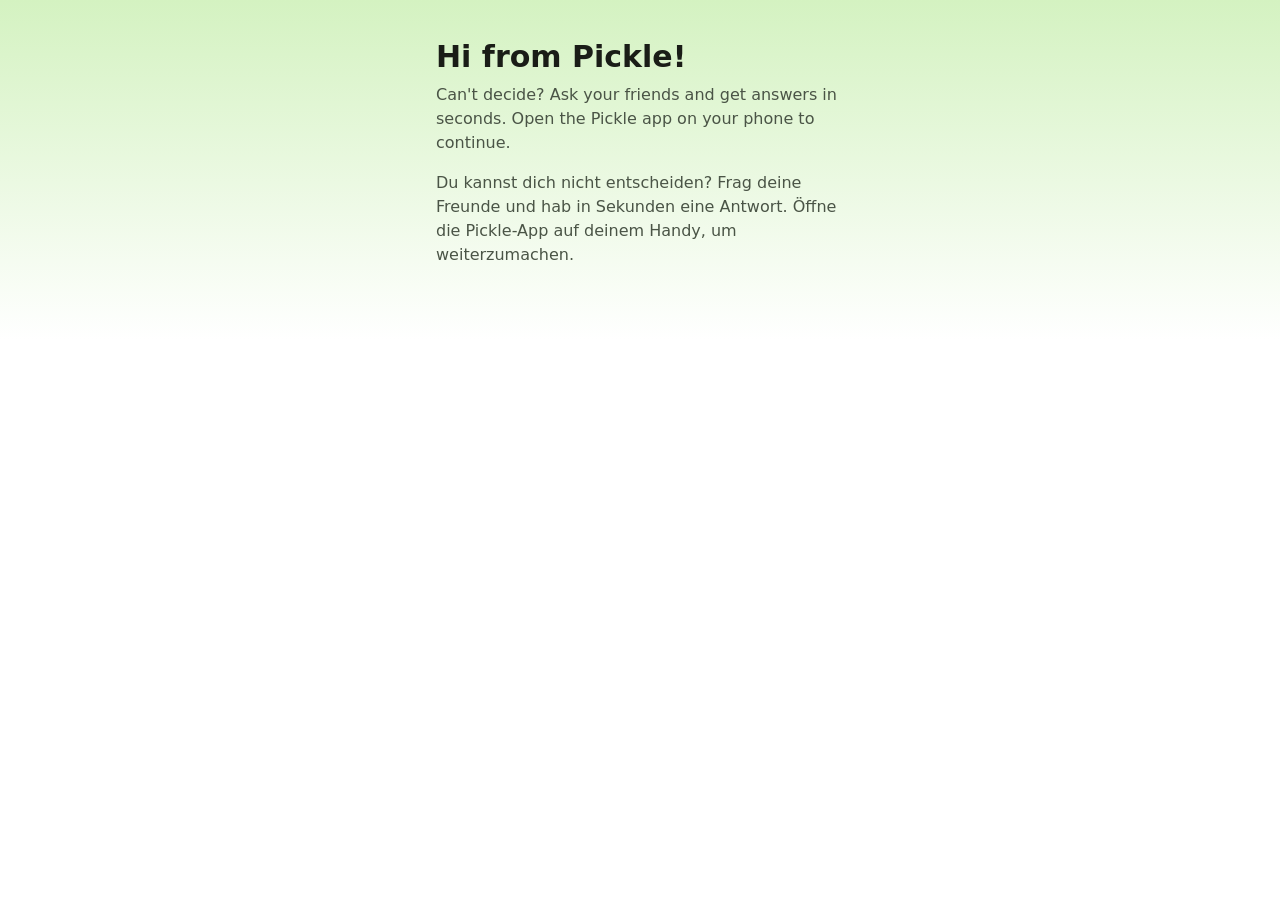
==== index.html @ 2001adc6 "Password reset page" ====
<!doctype html>
<html lang="en">
<head>
  <meta charset="utf-8">
  <meta name="viewport" content="width=device-width, initial-scale=1">
  <meta name="referrer" content="no-referrer">
  <meta name="robots" content="noindex, nofollow">
  <meta http-equiv="Content-Security-Policy" content="default-src 'none'; style-src 'self'; font-src 'self'; base-uri 'none'">
  <meta name="theme-color" content="#33802a">
  <title>Pickle</title>
  <link rel="stylesheet" href="assets/pickle.css">
</head>
<body>
<!-- Landing page for Supabase's site_url (fallback redirect target). Static, no script: any
     tokens in the URL fragment are never read or sent anywhere. -->
<main>
  <h1>Hi from Pickle!</h1>
  <p>Can't decide? Ask your friends and get answers in seconds. Open the Pickle app on your phone to continue.</p>
  <p lang="de">Du kannst dich nicht entscheiden? Frag deine Freunde und hab in Sekunden eine Antwort. Öffne die Pickle-App auf deinem Handy, um weiterzumachen.</p>
</main>
</body>
</html>
---- assets/pickle.css ----
/* Pickle web pages: same tokens as the app theme (ui/theme/Color.kt). */
@font-face {
  font-family: "Fredoka";
  src: url("fredoka.ttf") format("truetype");
  font-weight: 300 700;
  font-display: swap;
}

:root {
  --primary: #33802a;          /* Green600 */
  --primary-pressed: #2a6b22;  /* Green700 */
  --on-primary: #ffffff;
  --primary-container: #d4f2c1; /* Green100 */
  --secondary: #6d4ae0;        /* Violet600 */
  --secondary-container: #e9e1ff;
  --on-secondary-container: #2a1470;
  --bg: #ffffff;
  --bg-top: #d4f2c1;
  --surface: #ffffff;
  --text: #1a1d17;             /* Neutral10 */
  --text-muted: #4a5446;       /* Neutral40 */
  --outline: #c9d2c0;          /* Neutral80 */
  --error: #ba1a1a;
  --error-container: #ffdad6;
  --on-error-container: #410002;
  --focus: #6d4ae0;
  color-scheme: light;
}

@media (prefers-color-scheme: dark) {
  :root {
    --primary: #9cd883;        /* Green300 */
    --primary-pressed: #b7e3a0;
    --on-primary: #0a2906;
    --primary-container: #1f5418;
    --secondary: #cbbeff;
    --secondary-container: #4a2bae;
    --on-secondary-container: #e9e1ff;
    --bg: #111410;
    --bg-top: #1f3a1a;
    --surface: #1d201b;
    --text: #e2e4dc;
    --text-muted: #c2c9b9;
    --outline: #454b41;
    --error: #ffb4ab;
    --error-container: #93000a;
    --on-error-container: #ffdad6;
    --focus: #cbbeff;
    color-scheme: dark;
  }
}

* { box-sizing: border-box; }

html, body { margin: 0; }

body {
  min-height: 100vh;
  min-height: 100dvh;
  background: linear-gradient(180deg, var(--bg-top) 0%, var(--bg) 340px) var(--bg);
  color: var(--text);
  font: 16px/1.5 system-ui, -apple-system, "Segoe UI", Roboto, sans-serif;
  -webkit-text-size-adjust: 100%;
}

main {
  max-width: 440px;
  margin: 0 auto;
  padding: 40px 16px 48px;
}

.brand {
  display: flex;
  align-items: center;
  gap: 8px;
  font-family: "Fredoka", system-ui, sans-serif;
  font-weight: 600;
  font-size: 22px;
  color: var(--primary);
  margin-bottom: 28px;
}
.brand svg { width: 34px; height: 34px; }

.mascot { display: block; width: 88px; height: 124px; margin: 8px 0 16px; }
.mascot.wobble { animation: wobble 1.6s ease-in-out infinite; transform-origin: 50% 90%; }
.mascot.sad { transform: rotate(-12deg); }
@keyframes wobble { 0%, 100% { transform: rotate(-6deg); } 50% { transform: rotate(6deg); } }
@media (prefers-reduced-motion: reduce) { .mascot.wobble { animation: none; } }

h1 {
  font-family: "Fredoka", system-ui, sans-serif;
  font-weight: 600;
  font-size: 30px;
  line-height: 1.15;
  margin: 0 0 8px;
}

p { margin: 0 0 16px; color: var(--text-muted); }
p strong { color: var(--text); }

form { margin-top: 24px; display: grid; gap: 16px; }

.field label {
  display: block;
  font-weight: 600;
  font-size: 14px;
  margin: 0 0 6px 4px;
}
.input-wrap { position: relative; }
.field input {
  width: 100%;
  font: inherit;
  font-size: 17px;
  color: var(--text);
  background: var(--surface);
  border: 1.5px solid var(--outline);
  border-radius: 18px;
  padding: 15px 56px 15px 18px;
  outline: none;
}
.field input:focus { border-color: var(--primary); box-shadow: 0 0 0 3px color-mix(in srgb, var(--primary) 25%, transparent); }
.field.invalid input { border-color: var(--error); }
.field .hint { font-size: 13px; margin: 6px 0 0 18px; color: var(--text-muted); }
.field.invalid .hint { color: var(--error); }

.toggle {
  position: absolute;
  right: 6px;
  top: 50%;
  transform: translateY(-50%);
  width: 44px;
  height: 44px;
  border: 0;
  border-radius: 50%;
  background: transparent;
  color: var(--text-muted);
  cursor: pointer;
  display: grid;
  place-items: center;
}
.toggle:focus-visible { outline: 2px solid var(--focus); }
.toggle svg { width: 22px; height: 22px; }

.button {
  appearance: none;
  border: 0;
  width: 100%;
  min-height: 56px;
  border-radius: 999px;
  background: var(--primary);
  color: var(--on-primary);
  font-family: "Fredoka", system-ui, sans-serif;
  font-weight: 600;
  font-size: 18px;
  cursor: pointer;
  display: inline-flex;
  align-items: center;
  justify-content: center;
  gap: 10px;
  text-decoration: none;
}
.button:hover { background: var(--primary-pressed); }
.button:focus-visible { outline: 3px solid var(--focus); outline-offset: 2px; }
.button[disabled] { opacity: .7; cursor: progress; }
.spinner {
  width: 18px; height: 18px; border-radius: 50%;
  border: 2.5px solid currentColor; border-right-color: transparent;
  animation: spin .8s linear infinite;
}
@keyframes spin { to { transform: rotate(360deg); } }

.alert {
  border-radius: 18px;
  padding: 12px 16px;
  background: var(--error-container);
  color: var(--on-error-container);
  font-size: 15px;
}

.steps {
  background: var(--secondary-container);
  color: var(--on-secondary-container);
  border-radius: 24px;
  padding: 16px 20px 16px 40px;
  margin: 8px 0 0;
}
.steps li { margin: 4px 0; }

.footer { margin-top: 40px; font-size: 13px; color: var(--text-muted); }

[hidden] { display: none !important; }
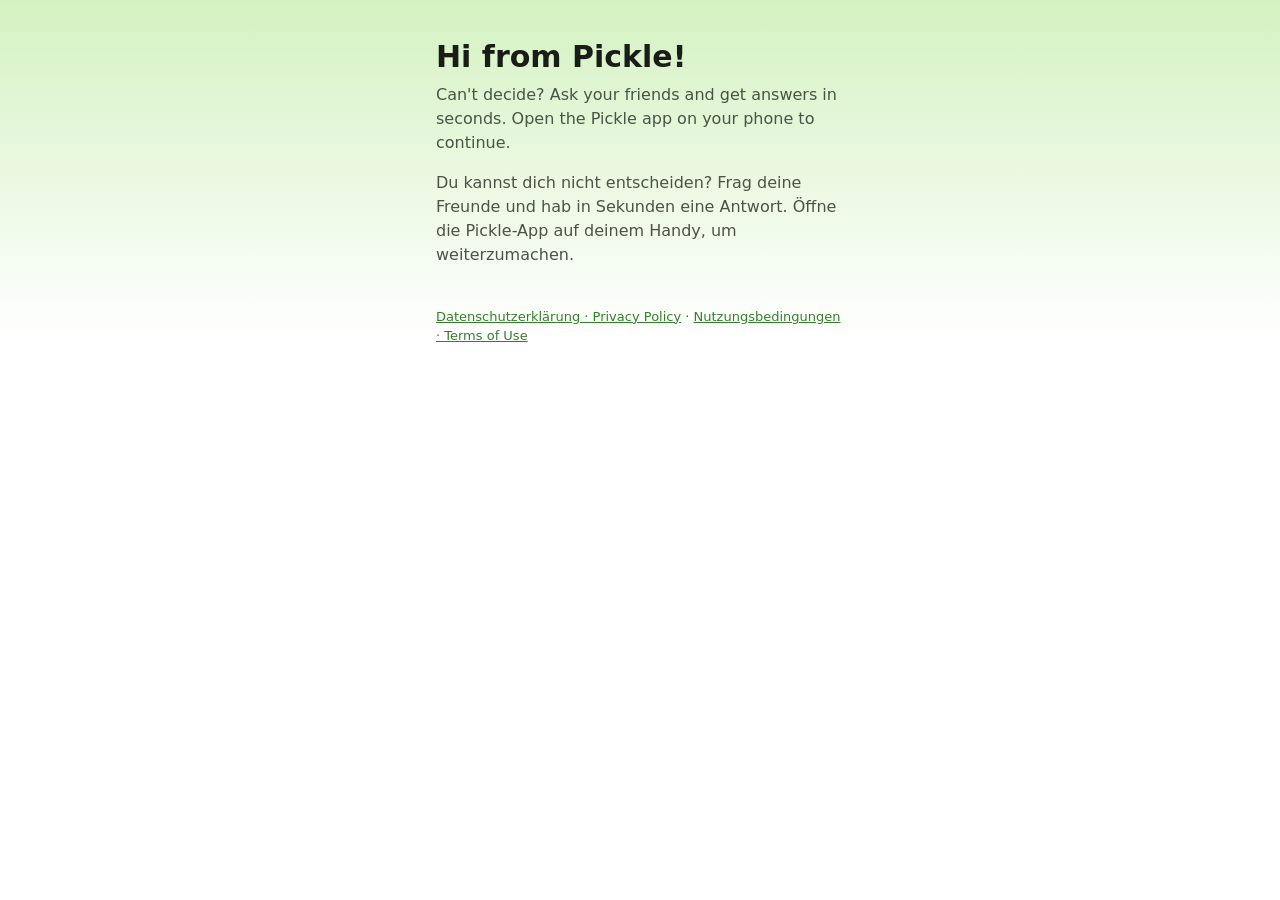
==== commit d6f51ead: "Privacy policy, terms of use; sync with Pickle web/" ====
--- a/index.html
+++ b/index.html
@@ -17,6 +17,7 @@
   <h1>Hi from Pickle!</h1>
   <p>Can't decide? Ask your friends and get answers in seconds. Open the Pickle app on your phone to continue.</p>
   <p lang="de">Du kannst dich nicht entscheiden? Frag deine Freunde und hab in Sekunden eine Antwort. Öffne die Pickle-App auf deinem Handy, um weiterzumachen.</p>
+  <p class="footer"><a href="privacy/">Datenschutzerklärung · Privacy Policy</a> · <a href="terms/">Nutzungsbedingungen · Terms of Use</a></p>
 </main>
 </body>
 </html>
--- a/assets/pickle.css
+++ b/assets/pickle.css
@@ -188,4 +188,16 @@
 
 .footer { margin-top: 40px; font-size: 13px; color: var(--text-muted); }
 
+/* Legal texts (privacy/, terms/): long reading pages, generated by scripts/generate_legal_web.py. */
+main.legal { max-width: 720px; }
+.legal .brand { margin-bottom: 12px; }
+.lang-switch { margin-bottom: 24px; font-size: 15px; }
+.legal article + article { margin-top: 56px; padding-top: 32px; border-top: 1px solid var(--outline); }
+.legal h2 { font-family: "Fredoka", system-ui, sans-serif; font-weight: 600; font-size: 21px; color: var(--primary); margin: 32px 0 8px; }
+.legal h3 { font-size: 17px; margin: 20px 0 6px; }
+.legal ul { margin: 0 0 16px; padding-left: 22px; color: var(--text-muted); }
+.legal li { margin: 4px 0; }
+.legal a, .footer a { color: var(--primary); }
+.legal :target { scroll-margin-top: 16px; }
+
 [hidden] { display: none !important; }
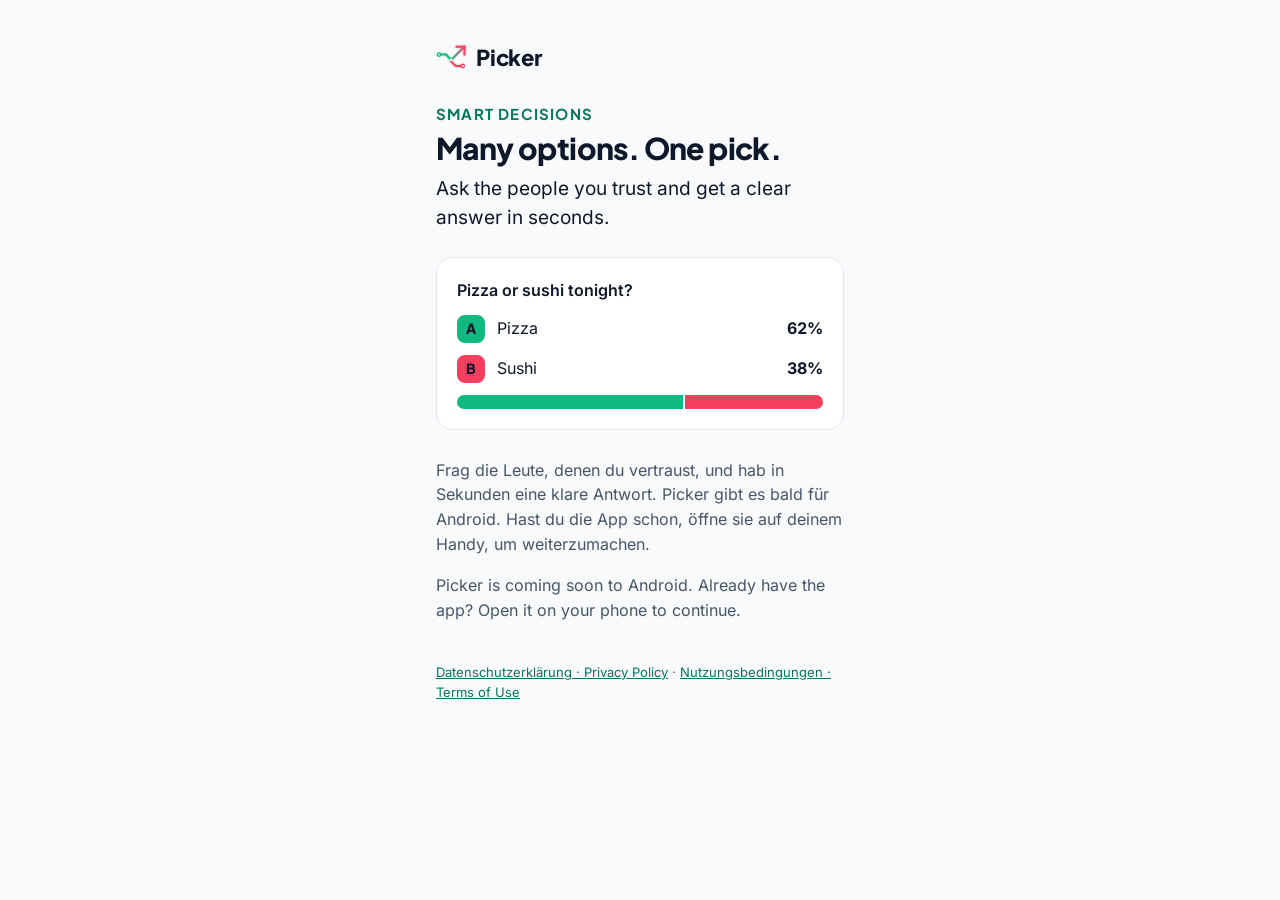
==== commit 68305fb3: "Web-Redesign: picker.css, Circuit-Mark, Landing, Favicons, OG-Bild (Kopie aus Pickle/web) Co-Authore" ====
--- a/index.html
+++ b/index.html
@@ -5,18 +5,43 @@
   <meta name="viewport" content="width=device-width, initial-scale=1">
   <meta name="referrer" content="no-referrer">
   <meta name="robots" content="noindex, nofollow">
-  <meta http-equiv="Content-Security-Policy" content="default-src 'none'; style-src 'self'; font-src 'self'; base-uri 'none'">
-  <meta name="theme-color" content="#33802a">
-  <title>Pickle</title>
-  <link rel="stylesheet" href="assets/pickle.css">
+  <meta http-equiv="Content-Security-Policy" content="default-src 'none'; style-src 'self'; font-src 'self'; img-src 'self'; base-uri 'none'">
+  <meta name="theme-color" content="#0f172a">
+  <title>Picker – Smart Decisions</title>
+  <meta name="description" content="Many options. One pick. Ask the people you trust and get a clear answer in seconds.">
+  <meta property="og:type" content="website">
+  <meta property="og:site_name" content="Picker">
+  <meta property="og:title" content="Picker – Smart Decisions">
+  <meta property="og:description" content="Many options. One pick. Ask the people you trust and get a clear answer in seconds.">
+  <meta property="og:image" content="https://picker.lutekops.ch/assets/og-image.png">
+  <meta property="og:image:width" content="1200">
+  <meta property="og:image:height" content="630">
+  <meta name="twitter:card" content="summary_large_image">
+  <link rel="icon" href="favicon.svg" type="image/svg+xml">
+  <link rel="icon" href="favicon-32.png" type="image/png" sizes="32x32">
+  <link rel="apple-touch-icon" href="apple-touch-icon.png">
+  <link rel="stylesheet" href="assets/picker.css">
 </head>
 <body>
-<!-- Landing page for Supabase's site_url (fallback redirect target). Static, no script: any
-     tokens in the URL fragment are never read or sent anywhere. -->
-<main>
-  <h1>Hi from Pickle!</h1>
-  <p>Can't decide? Ask your friends and get answers in seconds. Open the Pickle app on your phone to continue.</p>
-  <p lang="de">Du kannst dich nicht entscheiden? Frag deine Freunde und hab in Sekunden eine Antwort. Öffne die Pickle-App auf deinem Handy, um weiterzumachen.</p>
+<!-- Landing page, also Supabase's site_url (fallback redirect target). Static, no script: any
+     tokens in the URL fragment are never read or sent anywhere. Play badge follows once the app is live. -->
+<main class="hero">
+  <div class="brand" aria-hidden="true">
+    <svg class="mark" viewBox="0 0 68 68"><defs><linearGradient id="pk-s" gradientUnits="userSpaceOnUse" x1="34.5" y1="40.5" x2="64.5" y2="10.5"><stop offset="0" stop-color="#10B981"/><stop offset="1" stop-color="#F43F5E"/></linearGradient></defs><g class="glow"><path d="M10.5 28.5 L22.5 28.5 L34.5 40.5" stroke="#10B981" fill="none" stroke-width="12" stroke-opacity="0.07" stroke-linecap="round" stroke-linejoin="round"/><path d="M56.5 54.5 L44.5 54.5 L34.5 44.5 L34.5 40.5" stroke="#F43F5E" fill="none" stroke-width="12" stroke-opacity="0.07" stroke-linecap="round" stroke-linejoin="round"/><path d="M34.5 40.5 L64.5 10.5" stroke="url(#pk-s)" fill="none" stroke-width="12" stroke-opacity="0.07" stroke-linecap="round" stroke-linejoin="round"/><path d="M46.5 10.5 L64.5 10.5 L64.5 28.5" stroke="#F43F5E" fill="none" stroke-width="12" stroke-opacity="0.07" stroke-linecap="round" stroke-linejoin="round"/><path d="M10.5 28.5 L22.5 28.5 L34.5 40.5" stroke="#10B981" fill="none" stroke-width="8" stroke-opacity="0.12" stroke-linecap="round" stroke-linejoin="round"/><path d="M56.5 54.5 L44.5 54.5 L34.5 44.5 L34.5 40.5" stroke="#F43F5E" fill="none" stroke-width="8" stroke-opacity="0.12" stroke-linecap="round" stroke-linejoin="round"/><path d="M34.5 40.5 L64.5 10.5" stroke="url(#pk-s)" fill="none" stroke-width="8" stroke-opacity="0.12" stroke-linecap="round" stroke-linejoin="round"/><path d="M46.5 10.5 L64.5 10.5 L64.5 28.5" stroke="#F43F5E" fill="none" stroke-width="8" stroke-opacity="0.12" stroke-linecap="round" stroke-linejoin="round"/></g><g class="trace"><path d="M10.5 28.5 L22.5 28.5 L34.5 40.5" stroke="#10B981" fill="none" stroke-width="4.5" stroke-linecap="round" stroke-linejoin="round"/><path d="M56.5 54.5 L44.5 54.5 L34.5 44.5 L34.5 40.5" stroke="#F43F5E" fill="none" stroke-width="4.5" stroke-linecap="round" stroke-linejoin="round"/><path d="M34.5 40.5 L64.5 10.5" stroke="url(#pk-s)" fill="none" stroke-width="4.5" stroke-linecap="round" stroke-linejoin="round"/><path d="M46.5 10.5 L64.5 10.5 L64.5 28.5" stroke="#F43F5E" fill="none" stroke-width="4.5" stroke-linecap="round" stroke-linejoin="round"/><circle cx="6.5" cy="28.5" r="4" fill="none" stroke="#10B981" stroke-width="3"/><circle cx="60.5" cy="54.5" r="4" fill="none" stroke="#F43F5E" stroke-width="3"/><circle cx="34.5" cy="40.5" r="3.2" fill="#FFFFFF"/></g></svg>
+    Picker
+  </div>
+
+  <p class="tagline">Smart Decisions</p>
+  <h1>Many options. One pick.</h1>
+  <p class="motto">Ask the people you trust and get a clear answer in seconds.</p>
+  <div class="card demo" aria-label="Example poll: Pizza 62 percent, Sushi 38 percent">
+    <p class="demo-question">Pizza or sushi tonight?</p>
+    <div class="option"><span class="badge badge-a">A</span><span class="option-label">Pizza</span><span class="pct">62%</span></div>
+    <div class="option"><span class="badge badge-b">B</span><span class="option-label">Sushi</span><span class="pct">38%</span></div>
+    <div class="tug" aria-hidden="true"><span class="tug-a"></span><span class="tug-b"></span></div>
+  </div>
+  <p lang="de">Frag die Leute, denen du vertraust, und hab in Sekunden eine klare Antwort. Picker gibt es bald für Android. Hast du die App schon, öffne sie auf deinem Handy, um weiterzumachen.</p>
+  <p>Picker is coming soon to Android. Already have the app? Open it on your phone to continue.</p>
   <p class="footer"><a href="privacy/">Datenschutzerklärung · Privacy Policy</a> · <a href="terms/">Nutzungsbedingungen · Terms of Use</a></p>
 </main>
 </body>
--- a/assets/picker.css
+++ b/assets/picker.css
@@ -0,0 +1,282 @@
+/* Picker web pages ("Precision Pop"): same tokens as the app theme (ui/theme/Color.kt). Dark is the default. */
+@font-face {
+  font-family: "Plus Jakarta Sans";
+  src: url("fonts/plus-jakarta-sans.woff2") format("woff2");
+  font-weight: 500 800;
+  font-display: swap;
+}
+@font-face {
+  font-family: "Inter";
+  src: url("fonts/inter.woff2") format("woff2");
+  font-weight: 400 700;
+  font-display: swap;
+}
+
+:root {
+  /* Palette (Tailwind Slate + Emerald + Rose, like Palette in Color.kt) */
+  --slate-50: #f8fafc;
+  --slate-100: #f1f5f9;
+  --slate-200: #e2e8f0;
+  --slate-400: #94a3b8;
+  --slate-500: #64748b;
+  --slate-600: #475569;
+  --slate-700: #334155;
+  --slate-800: #1e293b;
+  --slate-900: #0f172a;
+  --mint-100: #d1fae5;
+  --mint-500: #10b981;
+  --mint-700: #047857;
+  --mint-900: #064e3b;
+  --coral-500: #f43f5e;
+  --coral-700: #be123c;
+  --red-100: #fee2e2;
+  --red-400: #f87171;
+  --red-600: #dc2626;
+  --red-900: #7f1d1d;
+  --white: #ffffff;
+
+  /* Roles (dark scheme) */
+  --bg: var(--slate-900);
+  --surface: var(--slate-800);
+  --text: var(--white);
+  --text-muted: var(--slate-400);
+  --outline: var(--slate-700);
+  --primary: var(--mint-500);
+  --on-primary: var(--slate-900);   /* "ink on neon" */
+  --secondary: var(--coral-500);
+  --on-secondary: var(--slate-900);
+  --ink: var(--slate-900);
+  --error: var(--red-400);
+  --error-container: var(--red-900);
+  --on-error-container: var(--red-100);
+  --focus: var(--mint-500);
+  color-scheme: dark;
+}
+
+@media (prefers-color-scheme: light) {
+  :root {
+    --bg: var(--slate-50);
+    --surface: var(--white);
+    --text: var(--slate-900);
+    --text-muted: var(--slate-600);
+    --outline: var(--slate-200);
+    --primary: var(--mint-700);
+    --on-primary: var(--white);
+    --secondary: var(--coral-700);
+    --on-secondary: var(--white);
+    --error: var(--red-600);
+    --error-container: var(--red-100);
+    --on-error-container: var(--red-900);
+    --focus: var(--mint-700);
+    color-scheme: light;
+  }
+}
+
+* { box-sizing: border-box; }
+
+html, body { margin: 0; }
+
+body {
+  min-height: 100vh;
+  min-height: 100dvh;
+  background: var(--bg);
+  color: var(--text);
+  font: 16px/1.55 "Inter", system-ui, -apple-system, "Segoe UI", Roboto, sans-serif;
+  -webkit-text-size-adjust: 100%;
+}
+
+main {
+  max-width: 440px;
+  margin: 0 auto;
+  padding: 40px 16px 48px;
+}
+
+/* Wordmark: the mark plus "Picker" in Plus Jakarta Sans. */
+.brand {
+  display: flex;
+  align-items: center;
+  gap: 10px;
+  font-family: "Plus Jakarta Sans", system-ui, sans-serif;
+  font-weight: 800;
+  font-size: 22px;
+  letter-spacing: -0.01em;
+  color: var(--text);
+  text-decoration: none;
+  margin-bottom: 28px;
+}
+.brand .mark { width: 30px; height: 30px; }
+
+/* The Circuit mark: two traces (A mint, B coral) meet in one junction and leave as one arrow. */
+.mark { display: block; overflow: visible; }
+.mark .glow { opacity: 1; }
+.mark-lg { width: 96px; height: 96px; margin: 8px 0 20px; }
+.mark-lg .glow { animation: glow 2.4s ease-in-out infinite; }
+.mark .check { opacity: 0; transform: scale(.4); transform-origin: 12px 56px; transition: opacity .2s, transform .2s cubic-bezier(.2, .9, .3, 1.2); }
+.mark[data-state="done"] .check { opacity: 1; transform: none; }
+.mark[data-state="invalid"] .trace, .mark[data-state="invalid"] .glow { filter: grayscale(1); opacity: .45; animation: none; }
+@keyframes glow { 0%, 100% { opacity: .55; } 50% { opacity: 1; } }
+@media (prefers-reduced-motion: reduce) {
+  .mark-lg .glow { animation: none; }
+  .mark .check { transition: none; }
+}
+
+h1 {
+  font-family: "Plus Jakarta Sans", system-ui, sans-serif;
+  font-weight: 800;
+  font-size: 30px;
+  line-height: 1.15;
+  letter-spacing: -0.02em;
+  margin: 0 0 8px;
+}
+
+p { margin: 0 0 16px; color: var(--text-muted); }
+p strong { color: var(--text); }
+
+.card {
+  background: var(--surface);
+  border: 1px solid var(--outline);
+  border-radius: 16px;
+  padding: 20px;
+}
+
+form { margin-top: 24px; display: grid; gap: 16px; }
+
+.field label {
+  display: block;
+  font-weight: 600;
+  font-size: 14px;
+  margin: 0 0 6px 4px;
+}
+.input-wrap { position: relative; }
+.field input {
+  width: 100%;
+  font: inherit;
+  font-size: 17px;
+  color: var(--text);
+  background: var(--surface);
+  border: 1px solid var(--outline);
+  border-radius: 12px;
+  padding: 15px 56px 15px 16px;
+  outline: none;
+}
+.field input:focus { border-color: var(--primary); box-shadow: 0 0 0 3px color-mix(in srgb, var(--primary) 25%, transparent); }
+.field.invalid input { border-color: var(--error); }
+.field .hint { font-size: 13px; margin: 6px 0 0 16px; color: var(--text-muted); }
+.field.invalid .hint { color: var(--error); }
+
+.toggle {
+  position: absolute;
+  right: 6px;
+  top: 50%;
+  transform: translateY(-50%);
+  width: 44px;
+  height: 44px;
+  border: 0;
+  border-radius: 50%;
+  background: transparent;
+  color: var(--text-muted);
+  cursor: pointer;
+  display: grid;
+  place-items: center;
+}
+.toggle:focus-visible { outline: 2px solid var(--focus); }
+.toggle svg { width: 22px; height: 22px; }
+
+.button {
+  appearance: none;
+  border: 0;
+  width: 100%;
+  min-height: 56px;
+  border-radius: 12px;
+  background: var(--primary);
+  color: var(--on-primary);
+  font-family: "Plus Jakarta Sans", system-ui, sans-serif;
+  font-weight: 700;
+  font-size: 17px;
+  cursor: pointer;
+  display: inline-flex;
+  align-items: center;
+  justify-content: center;
+  gap: 10px;
+  text-decoration: none;
+  transition: transform .12s, filter .12s;
+}
+.button:hover { filter: brightness(1.08); }
+.button:active { transform: scale(.97); }
+.button:focus-visible { outline: 3px solid var(--focus); outline-offset: 2px; }
+.button[disabled] { opacity: .7; cursor: progress; }
+@media (prefers-reduced-motion: reduce) { .button { transition: none; } .button:active { transform: none; } }
+.spinner {
+  width: 18px; height: 18px; border-radius: 50%;
+  border: 2.5px solid currentColor; border-right-color: transparent;
+  animation: spin .8s linear infinite;
+}
+@keyframes spin { to { transform: rotate(360deg); } }
+
+.alert {
+  border-radius: 12px;
+  padding: 12px 16px;
+  background: var(--error-container);
+  color: var(--on-error-container);
+  font-size: 15px;
+}
+
+.steps {
+  background: var(--surface);
+  border: 1px solid var(--outline);
+  border-radius: 16px;
+  padding: 16px 20px 16px 40px;
+  margin: 8px 0 0;
+}
+.steps li { margin: 4px 0; }
+
+.footer { margin-top: 40px; font-size: 13px; color: var(--text-muted); }
+.footer a, .legal a { color: var(--primary); }
+
+/* Landing page (index.html, 404.html) */
+.hero { text-align: left; }
+.tagline {
+  font-family: "Plus Jakarta Sans", system-ui, sans-serif;
+  font-weight: 700;
+  font-size: 15px;
+  letter-spacing: .08em;
+  text-transform: uppercase;
+  color: var(--primary);
+  margin: 0 0 6px;
+}
+.motto { font-size: 19px; color: var(--text); margin: 0 0 24px; }
+
+/* A/B example: option badges (never color alone) and a tug bar with tabular numbers. */
+.demo { margin: 8px 0 28px; display: grid; gap: 12px; }
+.demo-question { font-weight: 600; color: var(--text); margin: 0; }
+.option { display: flex; align-items: center; gap: 12px; }
+.badge {
+  width: 28px; height: 28px; border-radius: 8px;
+  display: grid; place-items: center;
+  font-family: "Plus Jakarta Sans", system-ui, sans-serif; font-weight: 800; font-size: 14px;
+  color: var(--ink);
+}
+.badge-a { background: var(--mint-500); }
+.badge-b { background: var(--coral-500); }
+.option-label { flex: 1; }
+.pct { font-variant-numeric: tabular-nums; font-weight: 700; }
+.tug { display: flex; height: 14px; border-radius: 999px; overflow: hidden; gap: 2px; }
+.tug-a { background: var(--mint-500); flex: 62; }
+.tug-b { background: var(--coral-500); flex: 38; }
+
+/* Legal texts (privacy/, terms/): long reading pages, generated by scripts/generate_legal_web.py. */
+main.legal { max-width: 720px; }
+.legal .brand { margin-bottom: 12px; }
+.lang-switch { margin-bottom: 24px; font-size: 15px; }
+.legal article + article { margin-top: 56px; padding-top: 32px; border-top: 1px solid var(--outline); }
+.legal h2 { font-family: "Plus Jakarta Sans", system-ui, sans-serif; font-weight: 700; font-size: 21px; color: var(--text); margin: 32px 0 8px; }
+.legal h3 { font-size: 17px; margin: 20px 0 6px; }
+.legal ul { margin: 0 0 16px; padding-left: 22px; color: var(--text-muted); }
+.legal li { margin: 4px 0; }
+.legal :target { scroll-margin-top: 16px; }
+
+[hidden] { display: none !important; }
+
+/* Headings focused by script (screen readers announce the new view) need no focus ring. */
+h1[tabindex="-1"]:focus { outline: none; }
+.legal a.brand { color: var(--text); text-decoration: none; }
